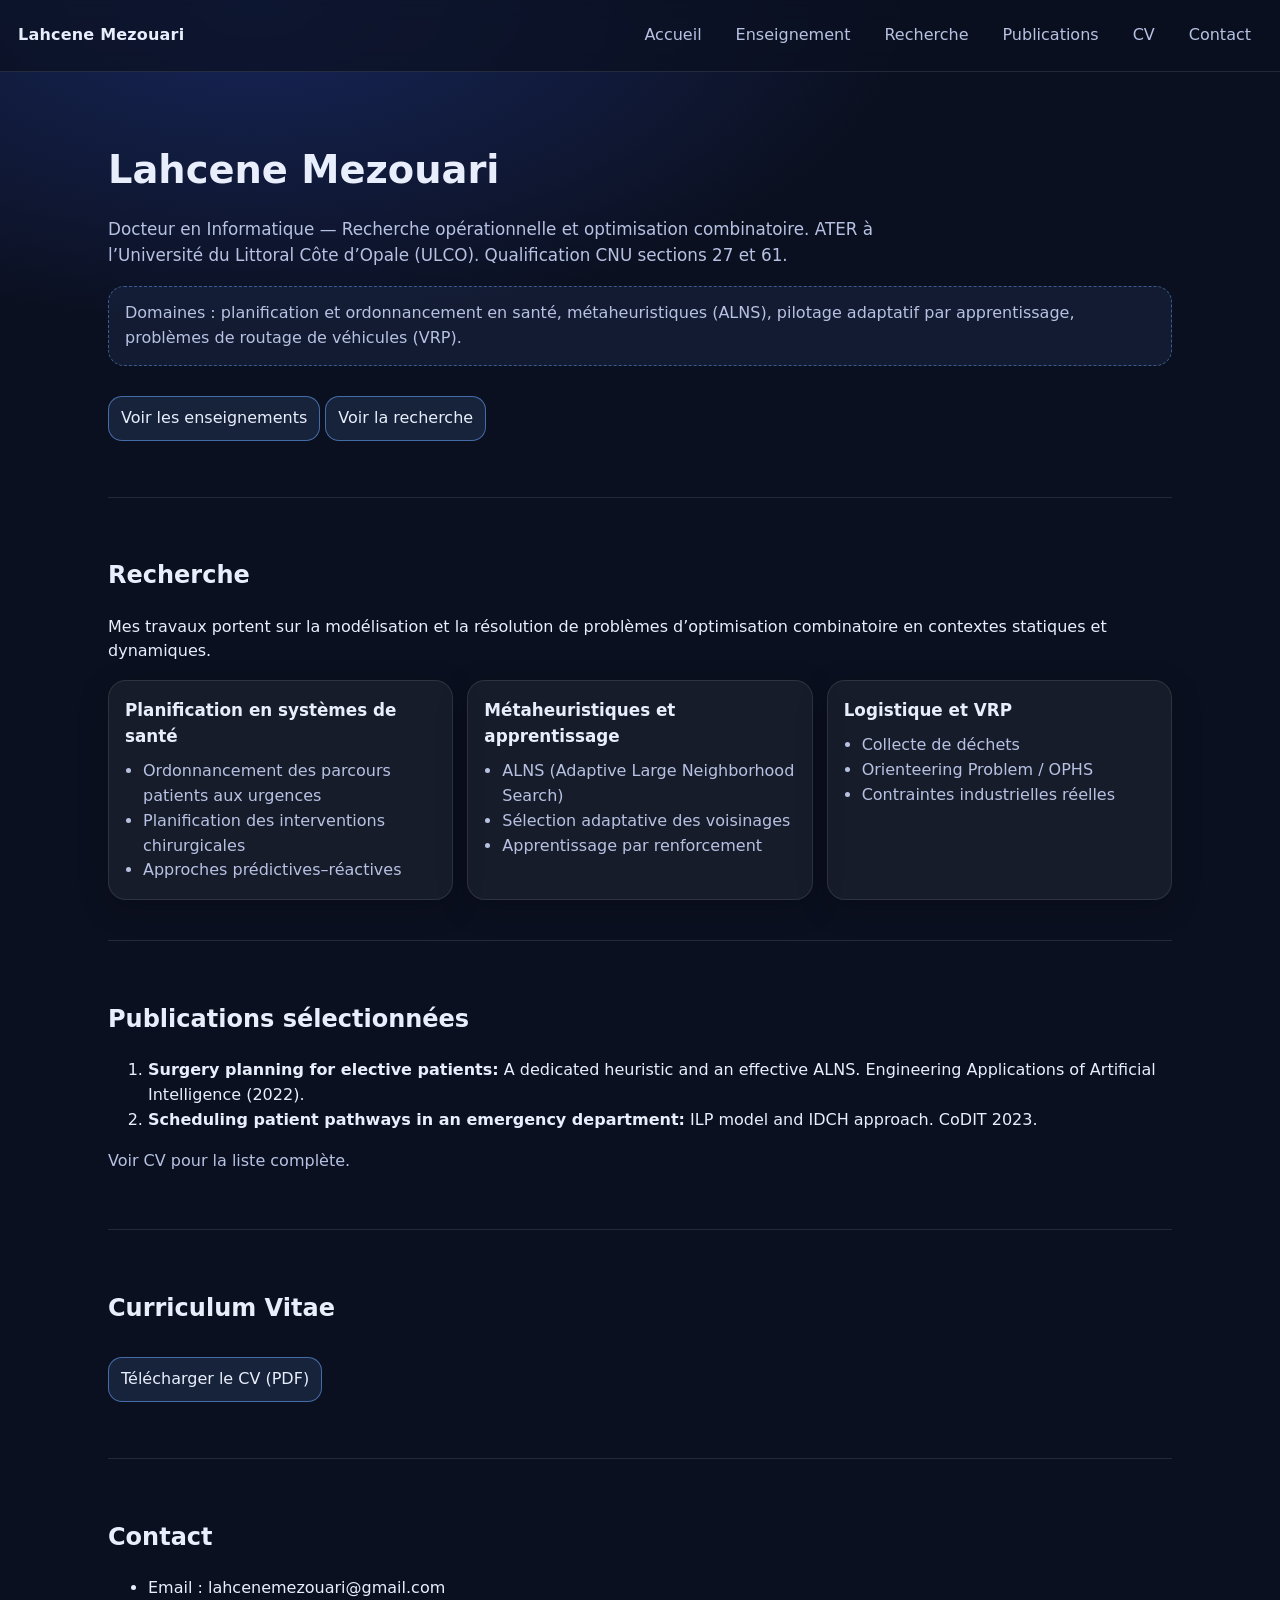
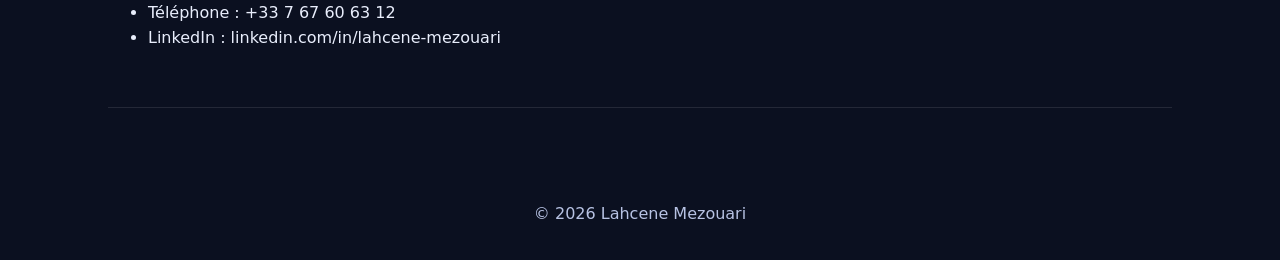
==== index.html @ 2e364165 "Add files via upload" ====
<!doctype html>
<html lang="fr">

<head>
    <meta charset="utf-8" />
    <meta name="viewport" content="width=device-width, initial-scale=1" />
    <title>Lahcene Mezouari — Maître de conférences (CNU 27/61)</title>
    <meta name="description"
        content="Site académique de Lahcene Mezouari : recherche en optimisation combinatoire et enseignement en informatique." />
    <link rel="stylesheet" href="styles.css" />
</head>

<body>

    <header class="topbar">
        <a class="brand" href="index.html">Lahcene Mezouari</a>

        <button class="burger" aria-label="Ouvrir le menu">
            ☰
        </button>

        <nav class="menu">
            <a href="index.html" class="active">Accueil</a>
            <a href="enseignement.html">Enseignement</a>
            <a href="#recherche">Recherche</a>
            <a href="#publications">Publications</a>
            <a href="#cv">CV</a>
            <a href="#contact">Contact</a>
        </nav>
    </header>

    <main class="container">

        <!-- HERO -->
        <section class="section">
            <h1>Lahcene Mezouari</h1>

            <p class="lead">
                Docteur en Informatique — Recherche opérationnelle et optimisation combinatoire.
                ATER à l’Université du Littoral Côte d’Opale (ULCO).
                Qualification CNU sections 27 et 61.
            </p>

            <div class="note">
                Domaines : planification et ordonnancement en santé, métaheuristiques (ALNS),
                pilotage adaptatif par apprentissage, problèmes de routage de véhicules (VRP).
            </div>

            <p style="margin-top:20px;">
                <a class="btn" href="enseignement.html">Voir les enseignements</a>
                <a class="btn" href="#recherche">Voir la recherche</a>
            </p>
        </section>

        <!-- RECHERCHE -->
        <section id="recherche" class="section">
            <h2>Recherche</h2>

            <p>
                Mes travaux portent sur la modélisation et la résolution de problèmes
                d’optimisation combinatoire en contextes statiques et dynamiques.
            </p>

            <div class="grid">

                <article class="card">
                    <h2>Planification en systèmes de santé</h2>
                    <ul>
                        <li>Ordonnancement des parcours patients aux urgences</li>
                        <li>Planification des interventions chirurgicales</li>
                        <li>Approches prédictives–réactives</li>
                    </ul>
                </article>

                <article class="card">
                    <h2>Métaheuristiques et apprentissage</h2>
                    <ul>
                        <li>ALNS (Adaptive Large Neighborhood Search)</li>
                        <li>Sélection adaptative des voisinages</li>
                        <li>Apprentissage par renforcement</li>
                    </ul>
                </article>

                <article class="card">
                    <h2>Logistique et VRP</h2>
                    <ul>
                        <li>Collecte de déchets</li>
                        <li>Orienteering Problem / OPHS</li>
                        <li>Contraintes industrielles réelles</li>
                    </ul>
                </article>

            </div>
        </section>

        <!-- PUBLICATIONS -->
        <section id="publications" class="section">
            <h2>Publications sélectionnées</h2>

            <ol>
                <li>
                    <strong>Surgery planning for elective patients:</strong> A dedicated heuristic and an effective
                    ALNS.
                    Engineering Applications of Artificial Intelligence (2022).
                </li>
                <li>
                    <strong>Scheduling patient pathways in an emergency department:</strong> ILP model and IDCH
                    approach.
                    CoDIT 2023.
                </li>
            </ol>

            <p class="muted">
                Voir CV pour la liste complète.
            </p>
        </section>

        <!-- CV -->
        <section id="cv" class="section">
            <h2>Curriculum Vitae</h2>

            <p>
                <a class="btn" href="assets/CV.pdf" target="_blank">
                    Télécharger le CV (PDF)
                </a>
            </p>
        </section>

        <!-- CONTACT -->
        <section id="contact" class="section">
            <h2>Contact</h2>

            <ul>
                <li>Email : lahcenemezouari@gmail.com</li>
                <li>Téléphone : +33 7 67 60 63 12</li>
                <li>LinkedIn : linkedin.com/in/lahcene-mezouari</li>
            </ul>
        </section>

    </main>

    <footer class="footer">
        <p>© <span id="year"></span> Lahcene Mezouari</p>
    </footer>

    <script src="script.js"></script>

</body>

</html>
---- styles.css ----
:root {
    --bg: #0b1020;
    --panel: #111a33;
    --text: #e9eefc;
    --muted: #b7c2e3;
    --accent: #6aa9ff;
    --border: rgba(255, 255, 255, .10);
}

* {
    box-sizing: border-box
}

html {
    scroll-behavior: smooth
}

body {
    margin: 0;
    font-family: system-ui, -apple-system, Segoe UI, Roboto, Arial, sans-serif;
    background: radial-gradient(1200px 600px at 20% 0%, #17265a 0%, var(--bg) 55%);
    color: var(--text);
    line-height: 1.55;
}

.container {
    max-width: 1100px;
    margin: 0 auto;
    padding: 28px 18px 60px;
}

.section {
    padding: 40px 0;
    border-bottom: 1px solid var(--border);
}

.section h1 {
    margin: 0 0 14px;
    font-size: clamp(26px, 3vw, 40px);
}

.lead {
    color: var(--muted);
    font-size: 1.05rem;
    max-width: 80ch;
}

.topbar {
    position: sticky;
    top: 0;
    z-index: 10;
    display: flex;
    align-items: center;
    gap: 16px;
    padding: 14px 18px;
    background: rgba(10, 16, 32, .70);
    backdrop-filter: blur(10px);
    border-bottom: 1px solid var(--border);
}

.brand {
    text-decoration: none;
    color: var(--text);
    font-weight: 700;
    letter-spacing: .2px;
}

.menu {
    margin-left: auto;
    display: flex;
    gap: 12px;
    flex-wrap: wrap;
}

.menu a {
    text-decoration: none;
    color: var(--muted);
    padding: 8px 10px;
    border-radius: 12px;
    border: 1px solid transparent;
}

.menu a:hover {
    color: var(--text);
    border-color: var(--border);
}

.menu a.active {
    color: var(--text);
    border-color: rgba(106, 169, 255, .45);
    background: rgba(106, 169, 255, .10);
}

.burger {
    display: none;
    margin-left: auto;
    border: 1px solid var(--border);
    background: rgba(255, 255, 255, .06);
    color: var(--text);
    padding: 8px 10px;
    border-radius: 12px;
    font-size: 1rem;
}

.cards {
    display: grid;
    grid-template-columns: repeat(3, minmax(0, 1fr));
    gap: 14px;
    margin-top: 18px;
}

.grid {
    display: grid;
    grid-template-columns: repeat(3, minmax(0, 1fr));
    gap: 14px;
    margin-top: 12px;
}

.card {
    background: rgba(255, 255, 255, .05);
    border: 1px solid var(--border);
    border-radius: 18px;
    padding: 16px;
    box-shadow: 0 8px 30px rgba(0, 0, 0, .22);
}

.card h2 {
    margin: 0 0 8px;
    font-size: 1.05rem;
}

.card ul {
    margin: 10px 0 0;
    padding-left: 18px;
    color: var(--muted);
}

.muted {
    color: var(--muted);
}

.btn {
    display: inline-block;
    margin-top: 10px;
    text-decoration: none;
    color: var(--text);
    border: 1px solid rgba(106, 169, 255, .55);
    background: rgba(106, 169, 255, .12);
    padding: 9px 12px;
    border-radius: 14px;
}

.btn:hover {
    background: rgba(106, 169, 255, .18);
}

.note {
    margin-top: 18px;
    padding: 14px 16px;
    border-radius: 16px;
    border: 1px dashed rgba(106, 169, 255, .45);
    color: var(--muted);
    background: rgba(106, 169, 255, .08);
}

.footer {
    padding: 18px;
    text-align: center;
    color: var(--muted);
}

@media (max-width: 900px) {

    .cards,
    .grid {
        grid-template-columns: 1fr;
    }

    .burger {
        display: inline-block;
    }

    .menu {
        display: none;
        width: 100%;
        margin-left: 0;
        padding-top: 10px;
    }

    .menu.open {
        display: flex;
        flex-direction: column;
    }
}
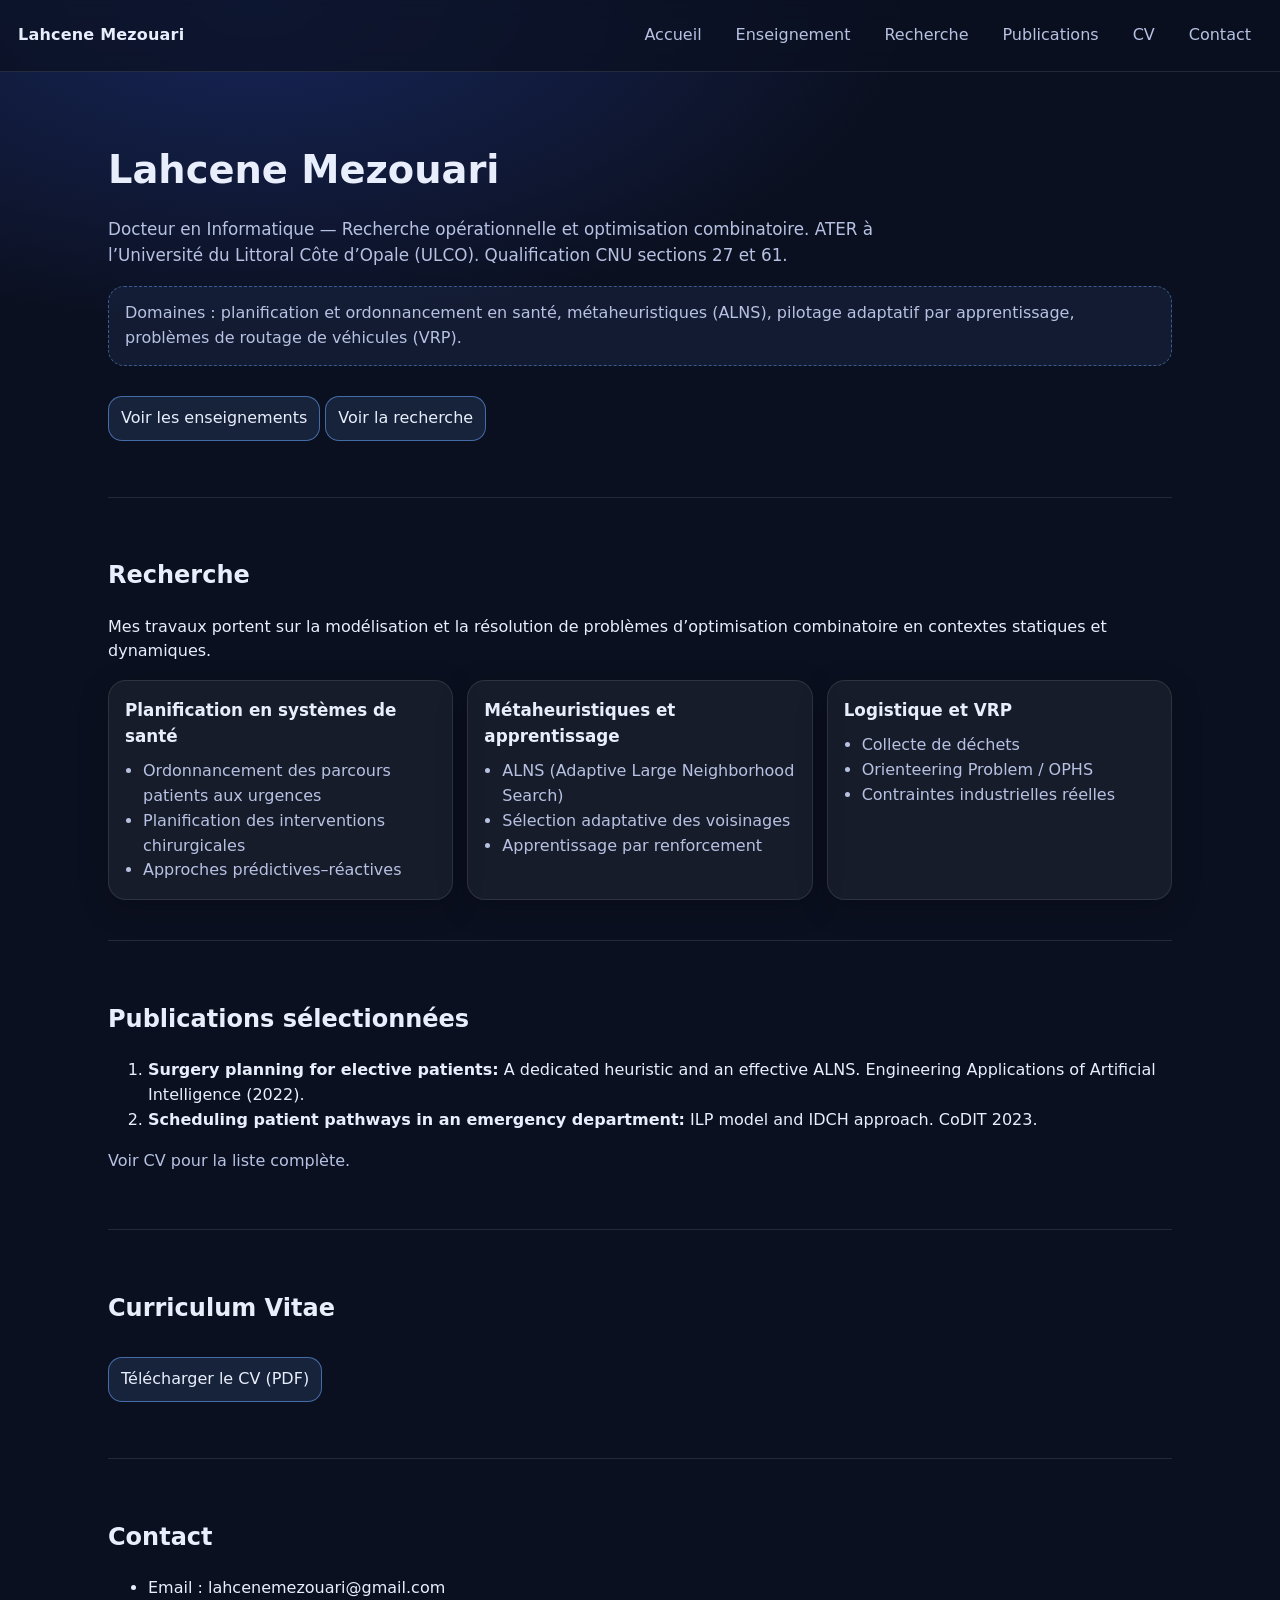
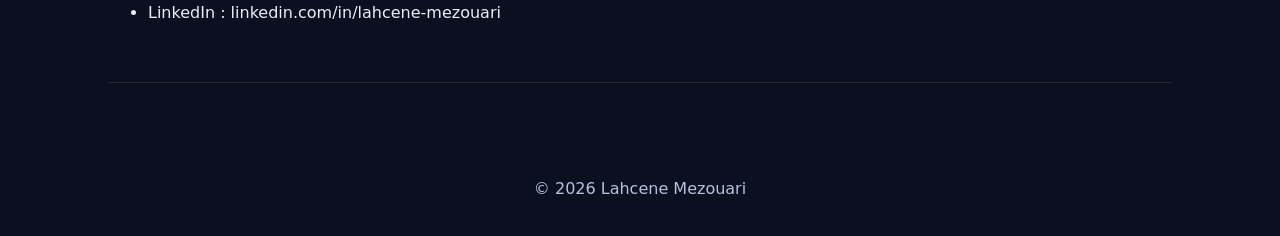
==== commit e14e3895: "Remove phone number from contact section" ====
--- a/index.html
+++ b/index.html
@@ -4,7 +4,7 @@
 <head>
     <meta charset="utf-8" />
     <meta name="viewport" content="width=device-width, initial-scale=1" />
-    <title>Lahcene Mezouari — Maître de conférences (CNU 27/61)</title>
+    <title>Lahcene Mezouari – Recherche opérationnelle – GitHub Pages</title>
     <meta name="description"
         content="Site académique de Lahcene Mezouari : recherche en optimisation combinatoire et enseignement en informatique." />
     <link rel="stylesheet" href="styles.css" />
@@ -132,7 +132,6 @@
 
             <ul>
                 <li>Email : lahcenemezouari@gmail.com</li>
-                <li>Téléphone : +33 7 67 60 63 12</li>
                 <li>LinkedIn : linkedin.com/in/lahcene-mezouari</li>
             </ul>
         </section>
@@ -147,4 +146,4 @@
 
 </body>
 
-</html>+</html>
